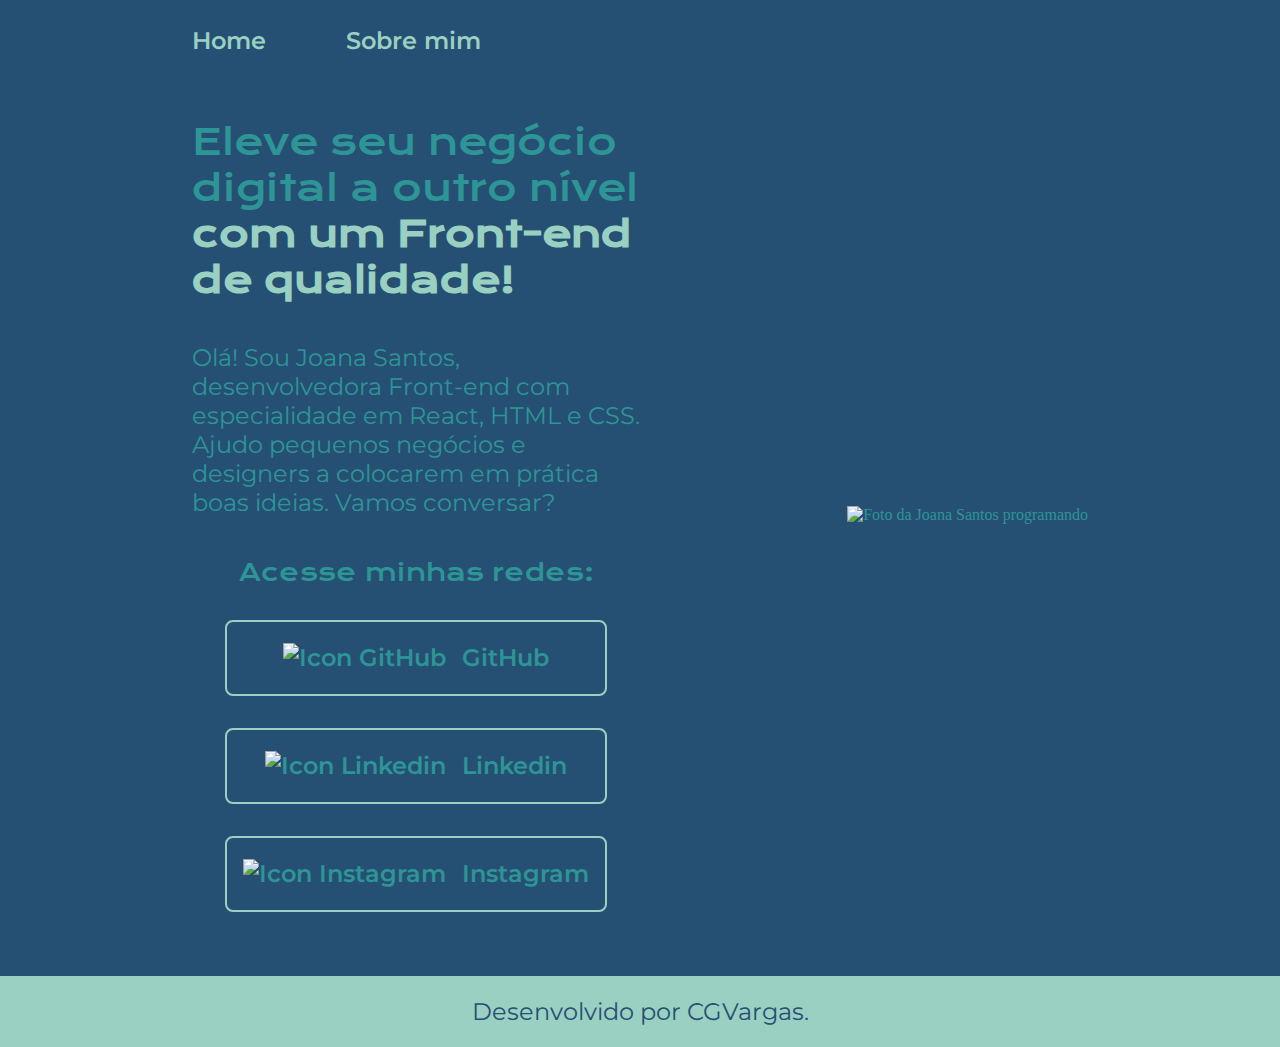
==== index.html @ dd321df2 "Primeiro commit referente a criação de pagina teste web versão 1.0" ====
<!DOCTYPE html>
<html lang="pt-br">
<head>
    <meta charset="UTF-8"> 
    <meta http-equiv="X-UA-Compatible" content="IE=edge">
    <meta name="viewport" content="width=device-width, initial-scale=1.0">
    <title>Portfólio</title>
    <link rel="stylesheet" href="./styles/style.css">
</head>
<body>
    <header class="cabecalho">
        <nav class="cabecalho__menu">
            <a class="cabecalho__menu__link" href="index.html">Home</a>
            <a class="cabecalho__menu__link" href="about.html">Sobre mim</a>
        </nav>
    </header>
    <main class="apresentacao">
        <section class="apresentacao__conteudo">
            <h1 class="apresentacao__conteudo__titulo">Eleve seu negócio digital a outro nível 
            <strong class="titulo-destaque">com um Front-end de qualidade!</strong></h1>
            <p class="apresentacao__conteudo__paragrafo">Olá! Sou Joana Santos, desenvolvedora 
            Front-end com especialidade em React, HTML e CSS. Ajudo pequenos negócios e designers a 
            colocarem em prática boas ideias. Vamos conversar?</p>
            <div class="apresentacao__links">
                <h2 class="apresentacao_links_subtitulos">Acesse minhas redes:</h2>
                <a class="apresentacao__links__link" href="https://github.com/guilhermeonrails">
                    <img src="./assets/github.png" alt="Icon GitHub ">GitHub
                </a>
                <a class="apresentacao__links__link" href="https://www.linkedin.com/in/cl%C3%A1udio-vargas-34574537/">
                    <img src="./assets/linkedin.png" alt="Icon Linkedin ">Linkedin
                </a>
                <a class="apresentacao__links__link" href="https://www.instagram.com/cgvargas16/">
                    <img src="./assets/instagram.png" alt="Icon Instagram ">Instagram
                </a>
            </div>
        </section>
        <img src="./assets/Imagem.png" alt="Foto da Joana Santos programando">
    </main>
    <footer>
        <p class="rodape">Desenvolvido por CGVargas.</p>
    </footer>
</body>
</html>
---- styles/style.css ----
/* Importa as fontes 'Krona One' e 'Montserrat' do Google Fonts */
@import url('https://fonts.googleapis.com/css2?family=Krona+One&family=Montserrat+Alternates:ital,wght@0,100;0,200;0,300;0,400;0,500;0,600;0,700;0,800;0,900;1,100;1,200;1,300;1,400;1,500;1,600;1,700;1,800;1,900&family=Montserrat:ital,wght@0,100..900;1,100..900&display=swap');

/* Criação de variável global */
:root{
    --cor-primaria: #265073;  /* https://colorhunt.co/ */
    --cor-secundaria: #2D9596;
    --cor-terciaria: #9AD0C2;
    --cor-hover: #F1FADA;

    --fonte-principal: "Krona One", sans-serif; 
    --fonte-secudaria: "Montserrat", sans-serif;
    --tamanho-fonte-primaria: 1.5rem;
    --tamanho-fonte-secundaria: xx-large;
    --tamanho-fonte-terciaria: 2.25rem;
}

/* Define que as margens e preenchimentos de todos os elementos serão zero */
*{
    margin: 0;
    padding: 0;
}

/* Estiliza o corpo da página */
body{
    /* height: 100vh; Define a altura do corpo como 100% da altura da viewport */
    box-sizing: border-box; /* Garante que a altura e largura incluam a espessura da borda e do preenchimento */
    background-color: var(--cor-primaria); /* Define a cor de fundo como preto através da variável global */
    color: var(--cor-secundaria); /* Define a cor do texto como branco */
}

/* Estiliza o header(cabeçalho) */
.cabecalho{
    padding: 2% 0% 0% 15%;
}

.cabecalho__menu{
    display: flex;
    gap: 80px;
}

.cabecalho__menu__link{
    font-family: var(--fonte-secudaria); /* Definindo tipo de fonte pela variável global */
    font-size: var(--tamanho-fonte-primaria);
    font-weight: 600;
    color: var(--cor-terciaria);
    text-decoration: none; /* Tira o sublinhado do link */
}

/* Define a apresentação do conteúdo */
.apresentacao{
    padding: 5% 15%;
    display: flex; /* Define a apresentação como um flex container */
    align-items: center; /* Centraliza os itens verticalmente */
    justify-content: space-between; /* Distribui os itens igualmente ao longo do eixo principal */
    gap: 82px; /* Gera espaço entre o texto e a imagen */
}

/* Estiliza o conteúdo da apresentação */
.apresentacao__conteudo{
    width: 50%; /* Define a largura do conteúdo como 50% */
    display: flex; /* Define o conteúdo como um flex container */
    flex-direction: column; /* Empilha os itens verticalmente */
    gap: 40px; /* Define o espaçamento entre os itens como 40 pixels */
}

/* Estiliza o título do conteúdo da apresentação */
.apresentacao__conteudo__titulo{
    font-family: var(--fonte-principal); /* Define a fonte do título como 'Krona One' */
    font-weight: 400; /* Define o peso da fonte como normal */
    font-style: normal; /* Define o estilo da fonte como normal */
    font-size: var(--tamanho-fonte-terciaria); /* Define o tamanho da fonte como 36 pixels */
}

/* Estiliza o título de destaque */
.titulo-destaque{
    color: var(--cor-terciaria); /* Define a cor do título como azul claro */
}

/* Estiliza o parágrafo do conteúdo da apresentação */
.apresentacao__conteudo__paragrafo{
    font-size: var(--tamanho-fonte-primaria); /* Define o tamanho da fonte como 24 pixels */
    font-family: var(--fonte-secudaria); /* Define a fonte do parágrafo como 'Montserrat' */
    font-optical-sizing: auto; /* Define o ajuste ótico da fonte como automático */
}

/* Estiliza os links da apresentação */
.apresentacao__links{
    display: flex; /* Define os links como um flex container */
    flex-direction: column; /* Empilha os itens verticalmente */
    align-items: center; /* Centraliza o flexbox */
    gap: 32px; /* Define o espaçamento entre os itens como 32 pixels */
    justify-content: space-between; /* Distribui os links igualmente ao longo do eixo principal */
}

.apresentacao_links_subtitulos{
    font-family: var(--fonte-principal);
    font-weight: 400;
    font-size: var(--tamanho-fonte-primaria);
}

/* :hover -> Muda a cor e a fonte do botão após passar o cursor do mouse por cima */
.apresentacao_links_subtitulos:hover{
    background-color: var(--cor-hover);
    font-size: var(--tamanho-fonte-secundaria);
}

/* Estiliza cada link da apresentação */
.apresentacao__links__link{
    display: flex;
    justify-content: center; /* Centraliza os elementos */
    gap: 16px; /* Define o espaçamento entre os itens como 16 pixels */
    width: 378px; /* Define a largura do link como 378 pixels */
    text-align: center; /* Centraliza o texto horizontalmente */
    border-radius: 8px; /* Define o raio da borda como 16 pixels para criar cantos arredondados */
    border: 2px solid var(--cor-terciaria); /* Espessura da borda e cor */
    padding: 21.5px 0; /* Define o preenchimento superior e inferior como 21.5 pixels e preenchimento lateral como 0 */
    font-size: var(--tamanho-fonte-primaria); /* Define o tamanho da fonte como 24 pixels */
    text-decoration: none; /* Remove a decoração de sublinhado do link */
    color: var(--cor-secundaria); /* Define a cor do texto como preto */
    font-family: var(--fonte-secudaria); /* Define a fonte do link como 'Montserrat' */
    font-weight: 600; /* Define o peso da fonte como semibold */
}

/* :hover -> Muda a cor e a fonte do botão após passar o cursor do mouse por cima */
.apresentacao__links__link:hover {
    border-color: var(--cor-hover);
    font-size: var(--tamanho-fonte-secundaria);
}

.rodape{
    padding: 21px;
    color: var(--cor-primaria);
    background-color: var(--cor-terciaria);
    text-align: center;
    font-family: var(--fonte-secudaria);
    font-size: var(--tamanho-fonte-primaria);
    font-weight: 400;
}

@media (max-width: 1200px) {
    .cabecalho {
        padding: 10%;
    }

    .cabecalho__menu {
        justify-content: center;
    }
    
    .apresentacao {
        flex-direction: column-reverse;
        padding: 5%;
    }

    .apresentacao__conteudo {
        width: auto;
    }

}
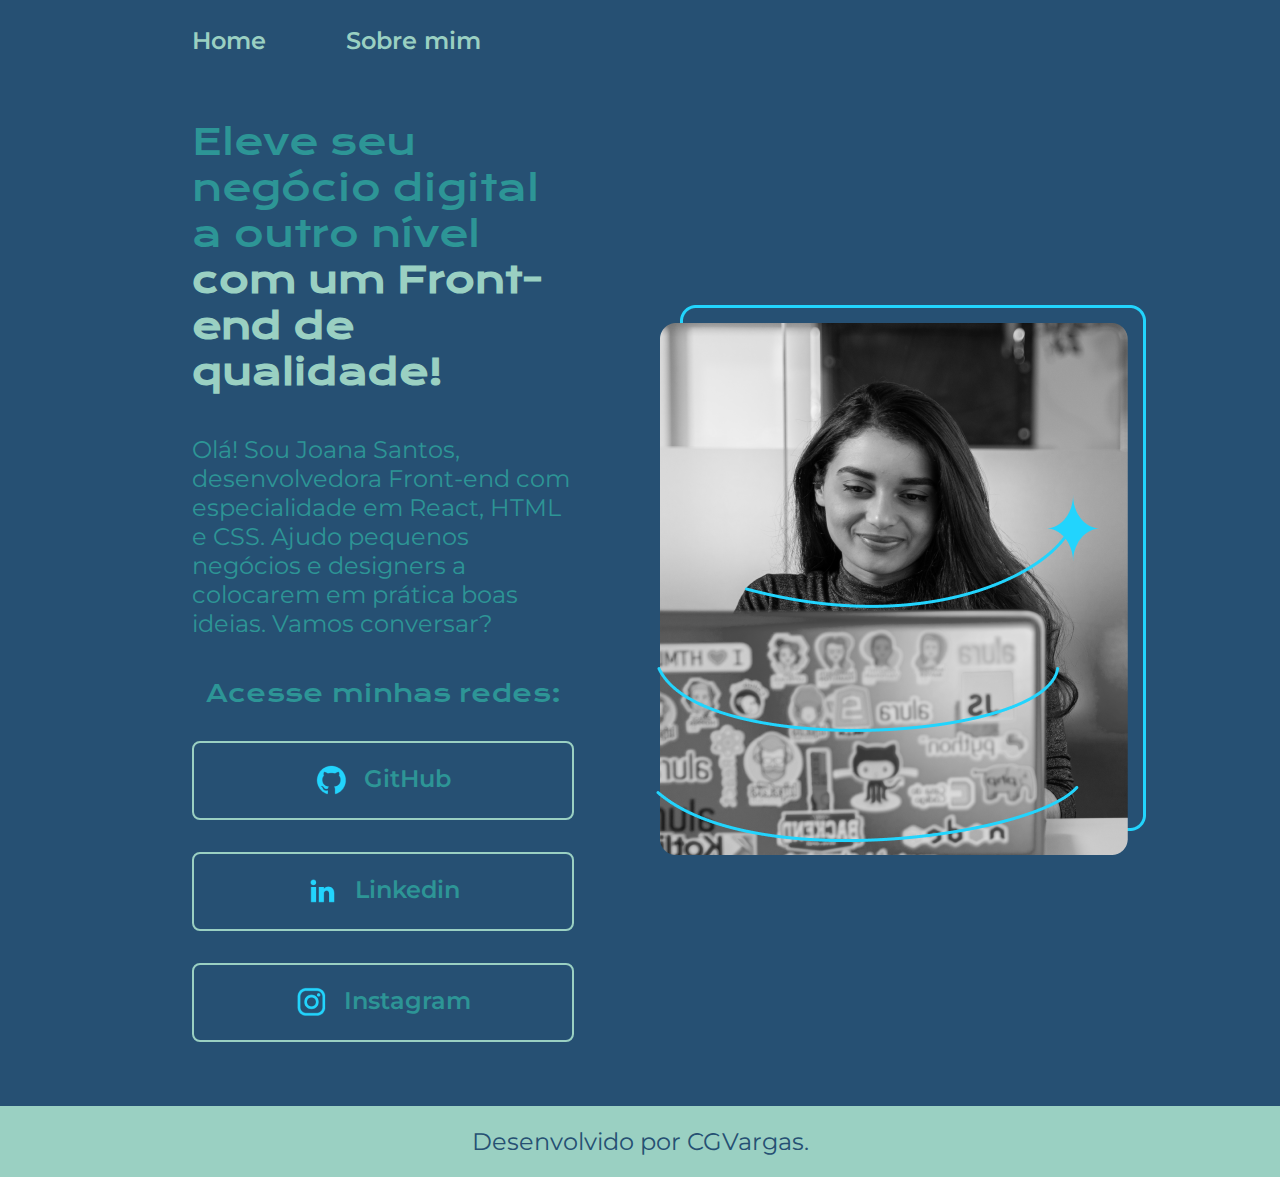
==== commit 22fd269c: "Corrigido o endereço no link do github" ====
--- a/index.html
+++ b/index.html
@@ -23,7 +23,7 @@
             colocarem em prática boas ideias. Vamos conversar?</p>
             <div class="apresentacao__links">
                 <h2 class="apresentacao_links_subtitulos">Acesse minhas redes:</h2>
-                <a class="apresentacao__links__link" href="https://github.com/guilhermeonrails">
+                <a class="apresentacao__links__link" href="https://github.com/CGVARGAS">
                     <img src="./assets/github.png" alt="Icon GitHub ">GitHub
                 </a>
                 <a class="apresentacao__links__link" href="https://www.linkedin.com/in/cl%C3%A1udio-vargas-34574537/">
